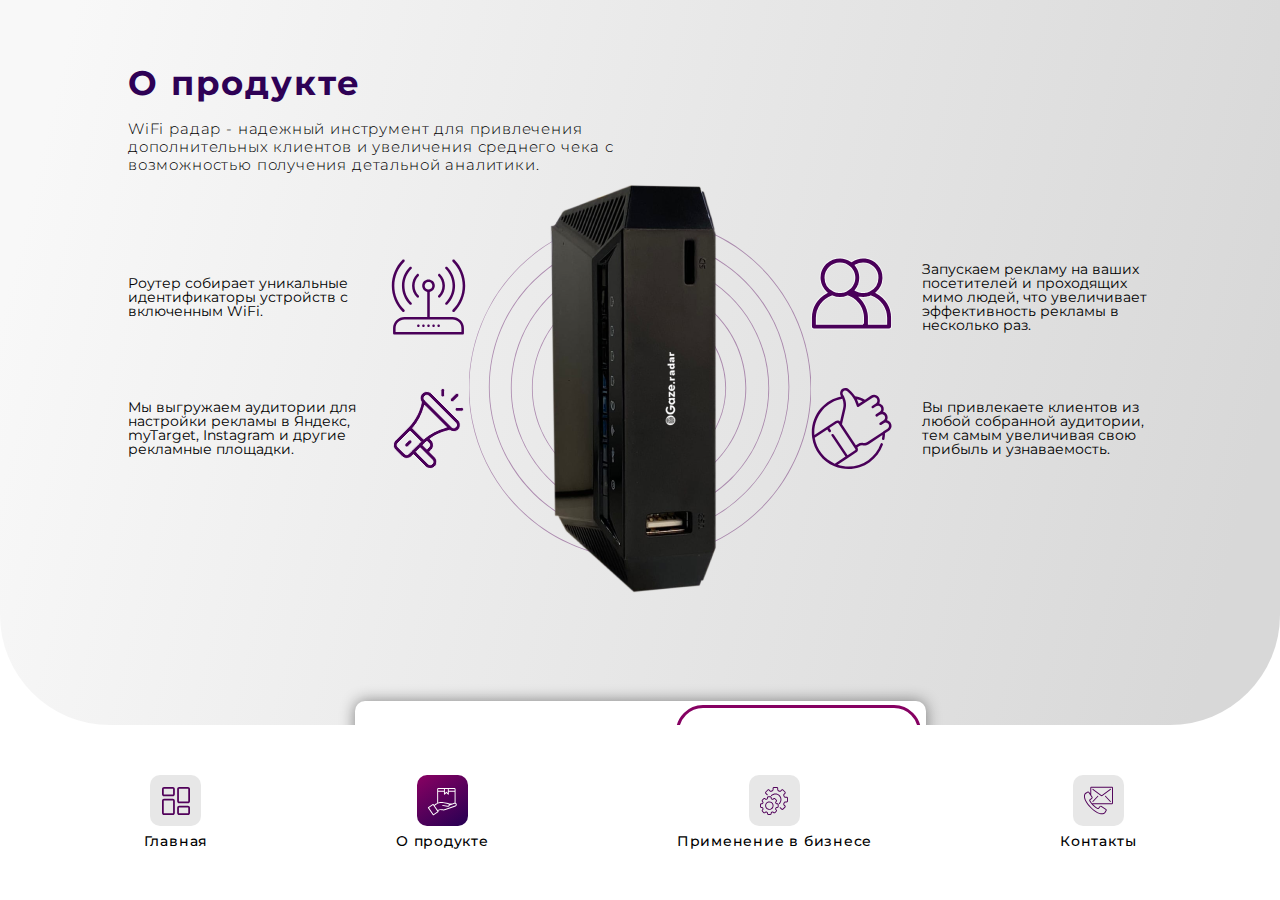
==== desktop-2.html @ cb56221c "desktop-2" ====
<!DOCTYPE html>

<html lang="ru">

<head>
	<!-- Tittle -->
	<title>Tittle</title>

	<!-- Кодировка -->
	<meta http-equiv="Content-type" content="text/html;charset=UTF-8">

	<!-- Настройки вьюпорта для адекватного адаптива -->
	<meta name="viewport" content="width=divice-width, initial-scale=1.0, maximum-scale=1.0, user-scalable=0">

	<!-- Подключение CSS файлов -->
	<link rel="stylesheet" href="css/desktop-2.css" />

</head>

<body>
	<!-- Внешняя оболочка -->
	<div class="wrapper">
		<section class="main">
			<div class="top">
				<div class="top__info">
					<h1 class="top__title title">О продукте</h1>
					<p class="top__subtitle text">WiFi радар - надежный инструмент для привлечения дополнительных клиентов и
						увеличения среднего чека с возможностью получения детальной аналитики.</p>
				</div>
				<div class="top__body">
					<div class="top__column">
						<div class="top__item item">
							<p class="item__text">Роутер собирает уникальные идентификаторы устройств с включенным WiFi.</p>
							<div class="item__img">
								<img src="images/system_img/desktop-2/01.svg" alt="">
							</div>
						</div>
						<div class="top__item item">
							<p class="item__text">Мы выгружаем аудитории для настройки рекламы в Яндекс, myTarget, Instagram и
								другие рекламные площадки.</p>
							<div class="item__img">
								<img src="images/system_img/desktop-2/02.svg" alt="">
							</div>
						</div>
					</div>
					<div class="top__column top__column--img">
						<div class="top__img">
							<img src="images/system_img/desktop-2/bg-comp.png" alt="">
						</div>
					</div>
					<div class="top__column">
						<div class="top__item item">

							<div class="item__img item__img--mr">
								<img src="images/system_img/desktop-2/03.svg" alt="">
							</div>
							<p class="item__text">Запускаем рекламу на ваших посетителей и проходящих мимо людей, что
								увеличивает эффективность рекламы в несколько раз.</p>
						</div>
						<div class="top__item item">

							<div class="item__img item__img--mr">
								<img src="images/system_img/desktop-2/04.svg" alt="">
							</div>
							<p class="item__text">Вы привлекаете клиентов из любой собранной аудитории, тем самым увеличивая
								свою прибыль и узнаваемость.</p>
						</div>
					</div>
				</div>
				<form class="top__form">
					<input type="tel" class="top__input" placeholder="Введите номер телефона">
					<button type="submit" class="top__btn btn">Узнать больше</button>
				</form>
			</div>

			<div class="bottom">
				<nav class="nav">
					<a href="#" class="nav__item item-nav">
						<div class="item-nav__img">
							<svg width="28" height="28" viewBox="0 0 28 28" fill="#51015A" xmlns="http://www.w3.org/2000/svg">
								<g clip-path="url(#clip0)">
									<path
										d="M10.7916 9.3334H2.0416C0.915802 9.3334 0 8.4176 0 7.2916V2.0416C0 0.915802 0.915802 0 2.0416 0H10.7916C11.9176 0 12.8334 0.915802 12.8334 2.0416V7.2916C12.8334 8.4176 11.9176 9.3334 10.7916 9.3334ZM2.0416 1.75C1.88074 1.75 1.75 1.88074 1.75 2.0416V7.2916C1.75 7.45267 1.88074 7.5834 2.0416 7.5834H10.7916C10.9527 7.5834 11.0834 7.45267 11.0834 7.2916V2.0416C11.0834 1.88074 10.9527 1.75 10.7916 1.75H2.0416Z"
										fill="white" />
									<path
										d="M10.7916 28H2.0416C0.915802 28 0 27.0842 0 25.9584V13.7084C0 12.5824 0.915802 11.6666 2.0416 11.6666H10.7916C11.9176 11.6666 12.8334 12.5824 12.8334 13.7084V25.9584C12.8334 27.0842 11.9176 28 10.7916 28ZM2.0416 13.4166C1.88074 13.4166 1.75 13.5473 1.75 13.7084V25.9584C1.75 26.1193 1.88074 26.25 2.0416 26.25H10.7916C10.9527 26.25 11.0834 26.1193 11.0834 25.9584V13.7084C11.0834 13.5473 10.9527 13.4166 10.7916 13.4166H2.0416Z"
										fill="white" />
									<path
										d="M25.9584 28H17.2084C16.0824 28 15.1666 27.0842 15.1666 25.9584V20.7084C15.1666 19.5824 16.0824 18.6666 17.2084 18.6666H25.9584C27.0842 18.6666 28 19.5824 28 20.7084V25.9584C28 27.0842 27.0842 28 25.9584 28ZM17.2084 20.4166C17.0473 20.4166 16.9166 20.5473 16.9166 20.7084V25.9584C16.9166 26.1193 17.0473 26.25 17.2084 26.25H25.9584C26.1193 26.25 26.25 26.1193 26.25 25.9584V20.7084C26.25 20.5473 26.1193 20.4166 25.9584 20.4166H17.2084Z"
										fill="white" />
									<path
										d="M25.9584 16.3334H17.2084C16.0824 16.3334 15.1666 15.4176 15.1666 14.2916V2.0416C15.1666 0.915802 16.0824 0 17.2084 0H25.9584C27.0842 0 28 0.915802 28 2.0416V14.2916C28 15.4176 27.0842 16.3334 25.9584 16.3334ZM17.2084 1.75C17.0473 1.75 16.9166 1.88074 16.9166 2.0416V14.2916C16.9166 14.4527 17.0473 14.5834 17.2084 14.5834H25.9584C26.1193 14.5834 26.25 14.4527 26.25 14.2916V2.0416C26.25 1.88074 26.1193 1.75 25.9584 1.75H17.2084Z"
										fill="white" />
								</g>
								<defs>
									<clipPath id="clip0">
										<rect width="28" height="28" fill="white" />
									</clipPath>
								</defs>
							</svg>
						</div>
						<p class="item-nav__text">Главная</p>
					</a>
					<a href="#" class="nav__item item-nav _active">
						<div class="item-nav__img">
							<svg width="31" height="31" viewBox="0 0 31 31" fill="#51015A" xmlns="http://www.w3.org/2000/svg">
								<path
									d="M29.6341 18.9391C29.5434 18.6917 29.403 18.4656 29.2213 18.2748C29.0397 18.084 28.8207 17.9325 28.5781 17.8298V4.35937C28.577 3.97434 28.4235 3.6054 28.1512 3.33313C27.879 3.06087 27.51 2.9074 27.125 2.90625H11.625C11.24 2.9074 10.871 3.06087 10.5988 3.33313C10.3265 3.6054 10.173 3.97434 10.1719 4.35937V17.9364C9.62231 18.1862 9.09695 18.4862 8.6025 18.8325L7.08156 19.8981L6.52453 19.1037C6.45062 18.9993 6.33862 18.928 6.21268 18.9054C6.08673 18.8827 5.95692 18.9105 5.85125 18.9827L1.08984 22.3152C0.985044 22.3899 0.91369 22.5028 0.891058 22.6295C0.868425 22.7563 0.896312 22.8868 0.968748 22.9933L5.97234 30.133C6.04568 30.2382 6.15774 30.31 6.28395 30.3327C6.41016 30.3554 6.54023 30.3271 6.64562 30.2541L11.407 26.9216C11.5116 26.8466 11.5828 26.7338 11.6054 26.6071C11.6281 26.4804 11.6003 26.35 11.5281 26.2434L11.252 25.8511C12.1867 25.2126 13.3349 24.9672 14.4489 25.1681L15.3111 25.3134C16.4003 25.5069 17.5214 25.41 18.5613 25.0325L28.4764 21.4239C28.7156 21.3369 28.9354 21.2035 29.1231 21.0315C29.3107 20.8595 29.4627 20.6522 29.5702 20.4214C29.6777 20.1906 29.7387 19.9409 29.7496 19.6866C29.7606 19.4322 29.7213 19.1782 29.6341 18.9391ZM21.7969 3.875H27.125C27.2535 3.875 27.3767 3.92603 27.4675 4.01687C27.5583 4.10771 27.6094 4.23091 27.6094 4.35937V5.8125H21.7969V3.875ZM17.9219 3.875H20.8281V8.03578L19.7189 6.92172C19.6275 6.83097 19.5038 6.78005 19.375 6.78005C19.2462 6.78005 19.1225 6.83097 19.0311 6.92172L17.9219 8.03578V3.875ZM11.1406 4.35937C11.1406 4.23091 11.1917 4.10771 11.2825 4.01687C11.3733 3.92603 11.4965 3.875 11.625 3.875H16.9531V5.8125H11.1406V4.35937ZM11.1406 6.78125H16.9531V9.20312C16.9528 9.29894 16.9812 9.39266 17.0347 9.47212C17.0883 9.55158 17.1645 9.61312 17.2534 9.64875C17.3416 9.68584 17.4389 9.69598 17.5328 9.67787C17.6268 9.65977 17.7133 9.61424 17.7814 9.54703L19.375 7.94859L20.9686 9.54703C21.0602 9.63738 21.1838 9.68787 21.3125 9.6875C21.376 9.68917 21.4391 9.6759 21.4966 9.64875C21.5855 9.61312 21.6617 9.55158 21.7153 9.47212C21.7688 9.39266 21.7972 9.29894 21.7969 9.20312V6.78125H27.6094V17.6845C27.4542 17.6977 27.3012 17.7302 27.1541 17.7814L25.4394 18.4062H22.0342C21.7787 18.1881 21.4692 18.0425 21.1381 17.9848L16.2702 17.1275C14.6973 16.8493 13.0811 16.9456 11.5523 17.4084L11.4652 17.4375C11.3537 17.4666 11.2472 17.5102 11.1406 17.5489V6.78125ZM6.48578 29.1836L2.04406 22.8334L6.01109 20.0531L10.4528 26.4033L6.48578 29.1836ZM28.7719 19.7722C28.742 19.9397 28.6685 20.0964 28.5588 20.2265C28.4491 20.3566 28.3071 20.4555 28.147 20.5133L18.2319 24.1219C17.3516 24.4417 16.4026 24.5235 15.4806 24.3592L14.6136 24.2139C13.2474 23.9679 11.8393 24.2708 10.695 25.0567L7.63859 20.6877L9.15953 19.6269C9.94424 19.0726 10.8126 18.6475 11.7316 18.3675L11.8187 18.3433C13.2074 17.922 14.6753 17.8308 16.1055 18.0769L20.9686 18.9342C21.2229 18.9811 21.4488 19.1253 21.5983 19.3362C21.6831 19.4609 21.7378 19.6035 21.7581 19.7528C21.7829 19.8884 21.7746 20.028 21.7339 20.1597C21.6671 20.3914 21.5166 20.59 21.3117 20.7171C21.1068 20.8442 20.8619 20.8907 20.6247 20.8475L15.3886 19.9223L15.2239 20.8717L20.4552 21.7969C20.5683 21.8201 20.6836 21.8315 20.7991 21.8308C21.2161 21.8304 21.622 21.696 21.9569 21.4475C22.2917 21.1989 22.5379 20.8494 22.6591 20.4503L27.4834 18.692C27.725 18.6048 27.9912 18.617 28.2238 18.726C28.4563 18.835 28.636 19.0318 28.7234 19.2733C28.7854 19.4319 28.8022 19.6046 28.7719 19.7722Z"
									fill="#51015A" />
							</svg>
						</div>
						<p class="item-nav__text">О продукте</p>
					</a>
					<a href="#" class="nav__item item-nav">
						<div class="item-nav__img">
							<svg width="28" height="28" viewBox="0 0 28 28" fill="#51015A" xmlns="http://www.w3.org/2000/svg">
								<g clip-path="url(#clip0)">
									<path
										d="M17.2667 16.3333H16.7533C16.5603 16.3337 16.3875 16.2132 16.3212 16.0319C16.2643 15.8825 16.2031 15.7365 16.1373 15.5918C16.0556 15.4159 16.0929 15.2076 16.2307 15.071L16.5965 14.7047C17.1397 14.1568 17.1387 13.2731 16.5942 12.7265L15.2754 11.4077C14.7281 10.8635 13.8441 10.8635 13.2967 11.4077L12.9309 11.7731C12.794 11.9103 12.5861 11.9476 12.4101 11.8664C12.2654 11.8006 12.1193 11.7395 11.9695 11.6797C11.7872 11.6139 11.666 11.4405 11.6667 11.2467V10.7333C11.6667 9.96014 11.0399 9.33334 10.2667 9.33334H8.4C7.62679 9.33334 7 9.96014 7 10.7333V11.2467C7.00035 11.4398 6.87989 11.6125 6.69853 11.6788C6.5492 11.7357 6.40313 11.7969 6.25847 11.8627C6.08248 11.9441 5.87446 11.9068 5.73767 11.7693L5.37133 11.4035C4.82405 10.8597 3.94042 10.8597 3.39313 11.4035L2.07433 12.7265C1.5302 13.2738 1.5302 14.1578 2.07433 14.7051L2.43973 15.071C2.57752 15.2076 2.61485 15.4159 2.53307 15.5918C2.46727 15.7365 2.40613 15.8825 2.34873 16.0323C2.28194 16.2148 2.10758 16.3353 1.91333 16.3333H1.4C0.626792 16.3333 0 16.9601 0 17.7333V19.6C0 20.3732 0.626792 21 1.4 21H1.91333C2.10642 20.9997 2.27914 21.1201 2.34547 21.3015C2.4024 21.4508 2.46353 21.5969 2.52933 21.7415C2.61112 21.9175 2.57378 22.1258 2.436 22.2623L2.07013 22.6287C1.52635 23.176 1.52635 24.0596 2.07013 24.6069L3.38893 25.9257C3.93628 26.4698 4.82026 26.4698 5.3676 25.9257L5.73347 25.5603C5.87032 25.423 6.07828 25.3857 6.25427 25.4669C6.39893 25.5327 6.545 25.5939 6.6948 25.6536C6.87803 25.7187 7.00035 25.8923 7 26.0867V26.6C7 27.3732 7.62679 28 8.4 28H10.2667C11.0399 28 11.6667 27.3732 11.6667 26.6V26.0867C11.6663 25.8936 11.7868 25.7209 11.9681 25.6545C12.1175 25.5976 12.2635 25.5365 12.4082 25.4707C12.5842 25.3893 12.7922 25.4266 12.929 25.564L13.2953 25.9299C13.8434 26.4728 14.7268 26.4717 15.2735 25.9275L16.5923 24.6087C17.1365 24.0614 17.1365 23.1774 16.5923 22.6301L16.2269 22.2642C16.0892 22.1277 16.0518 21.9193 16.1336 21.7434C16.1994 21.5987 16.2605 21.4527 16.3203 21.3029C16.3861 21.1206 16.5595 20.9993 16.7533 21H17.2667C18.0399 21 18.6667 20.3732 18.6667 19.6V17.7333C18.6667 16.9601 18.0399 16.3333 17.2667 16.3333ZM17.7333 19.6C17.7333 19.8577 17.5244 20.0667 17.2667 20.0667H16.7533C16.1732 20.0688 15.654 20.4274 15.4467 20.9692C15.3972 21.0999 15.3437 21.2285 15.2861 21.3551C15.0462 21.8848 15.1575 22.5076 15.5661 22.9213L15.9311 23.2867C16.1134 23.4688 16.1136 23.7643 15.9314 23.9467C15.9313 23.9468 15.9312 23.9469 15.9311 23.947L14.6123 25.2658C14.43 25.448 14.1346 25.448 13.9524 25.2658L13.5865 24.9004C13.173 24.4914 12.55 24.3801 12.0204 24.6204C11.8939 24.6778 11.7651 24.7315 11.6354 24.7809C11.094 24.9883 10.7357 25.507 10.7333 26.0867V26.6C10.7333 26.8577 10.5244 27.0667 10.2667 27.0667H8.4C8.14228 27.0667 7.93333 26.8577 7.93333 26.6V26.0867C7.93118 25.5065 7.5726 24.9874 7.0308 24.78C6.90013 24.7305 6.77151 24.6771 6.64487 24.6195C6.1152 24.3797 5.49249 24.491 5.07873 24.8995L4.71333 25.2644C4.53122 25.4468 4.2357 25.4469 4.05335 25.2648C4.05323 25.2646 4.05312 25.2645 4.053 25.2644L2.7342 23.947C2.55203 23.7648 2.55203 23.4694 2.7342 23.2871L3.0996 22.9213C3.50823 22.5076 3.61953 21.8848 3.3796 21.3551C3.3222 21.2287 3.26853 21.0999 3.21907 20.9701C3.01222 20.4282 2.4934 20.0692 1.91333 20.0667H1.4C1.14228 20.0667 0.933333 19.8577 0.933333 19.6V17.7333C0.933333 17.4756 1.14228 17.2667 1.4 17.2667H1.91333C2.49346 17.2645 3.01263 16.9059 3.22 16.3641C3.26947 16.2335 3.32296 16.1049 3.38053 15.9782C3.62046 15.4485 3.5091 14.8258 3.10053 14.4121L2.73373 14.0467C2.55138 13.8646 2.55121 13.569 2.73338 13.3867C2.7335 13.3866 2.73362 13.3865 2.73373 13.3863L4.05253 12.0675C4.23477 11.8854 4.53017 11.8854 4.7124 12.0675L5.07827 12.4329C5.49179 12.8419 6.11479 12.9533 6.6444 12.7129C6.77087 12.6555 6.89967 12.6019 7.0294 12.5524C7.57155 12.3457 7.93071 11.8269 7.93333 11.2467V10.7333C7.93333 10.4756 8.14228 10.2667 8.4 10.2667H10.2667C10.5244 10.2667 10.7333 10.4756 10.7333 10.7333V11.2467C10.7355 11.8268 11.0941 12.346 11.6359 12.5533C11.7665 12.6028 11.8952 12.6563 12.0218 12.7139C12.5514 12.9542 13.1744 12.8429 13.5879 12.4339L13.9533 12.0689C14.1363 11.888 14.4307 11.888 14.6137 12.0689L15.9325 13.3877C16.1146 13.57 16.1146 13.8654 15.9325 14.0476L15.5671 14.4135C15.1585 14.8272 15.0471 15.4499 15.2871 15.9796C15.3445 16.1061 15.3981 16.2349 15.4476 16.3646C15.6549 16.906 16.1736 17.2643 16.7533 17.2667H17.2667C17.5244 17.2667 17.7333 17.4756 17.7333 17.7333V19.6Z"
										fill="#51015A" />
									<path
										d="M13.524 18.48C13.5193 18.368 13.5114 18.2564 13.4979 18.1454C13.4829 18.0259 13.4652 17.9074 13.4405 17.7912C13.4241 17.7151 13.4027 17.64 13.3821 17.5644C13.356 17.4682 13.3266 17.3735 13.2939 17.2802C13.2711 17.2153 13.2473 17.1509 13.223 17.087C13.1629 16.9375 13.0942 16.7916 13.0172 16.6502C13.0111 16.6394 13.0074 16.6278 13.0013 16.617C12.8799 16.401 12.7394 16.1962 12.5813 16.0052C12.5678 15.9884 12.5524 15.9726 12.5384 15.9562C12.474 15.8802 12.4077 15.8064 12.3382 15.736C12.3018 15.6982 12.2635 15.6627 12.2253 15.6263C12.1786 15.5829 12.1319 15.54 12.0853 15.4989C12.0286 15.4497 11.9709 15.4021 11.9121 15.3561L11.8356 15.2992C11.1135 14.7583 10.2355 14.4662 9.33334 14.4666C9.28667 14.4666 9.24001 14.4736 9.19334 14.4755C9.09394 14.4783 8.99407 14.4839 8.89374 14.4942C8.84101 14.4998 8.78781 14.5058 8.73507 14.5133C8.58294 14.5333 8.43197 14.5616 8.28287 14.5978C6.03582 15.1784 4.68493 17.4708 5.26558 19.7179C5.64825 21.1986 6.80512 22.3545 8.28614 22.736C8.29361 22.736 8.30154 22.7383 8.30947 22.7402C8.47065 22.7804 8.63392 22.8116 8.79854 22.8335C8.90727 22.847 9.01601 22.8498 9.12521 22.855C9.19801 22.8587 9.26521 22.8694 9.34127 22.8694C9.47427 22.8694 9.61241 22.8606 9.75334 22.8466C9.76827 22.8466 9.78321 22.8424 9.80001 22.8405C9.91341 22.8279 10.0282 22.8111 10.1453 22.7878C10.192 22.7789 10.2354 22.7672 10.2802 22.757C10.3623 22.7378 10.444 22.7178 10.528 22.693C10.5933 22.6734 10.6568 22.6506 10.7207 22.6282C10.7847 22.6058 10.8509 22.5815 10.9172 22.5563C10.9835 22.5311 11.039 22.5022 11.0992 22.4742C11.1776 22.4382 11.2555 22.4028 11.3325 22.3608H11.3353C11.7709 22.1276 12.1731 21.8371 12.5314 21.497C12.6282 21.4067 12.7124 21.3037 12.7815 21.1908C13.1458 20.6069 13.3851 19.9539 13.4843 19.2728C13.4974 19.1828 13.5091 19.0927 13.5161 19.0008C13.5226 18.9163 13.5273 18.8323 13.5291 18.7483C13.5291 18.7217 13.5329 18.6965 13.5329 18.6699C13.5333 18.6041 13.5268 18.5434 13.524 18.48ZM12.5939 18.7856C12.5939 18.8244 12.5907 18.8631 12.5883 18.9014C12.5799 19.0143 12.5655 19.1272 12.5463 19.2406C12.3719 20.2109 11.7695 21.0509 10.9065 21.5273C10.8486 21.5576 10.7917 21.5861 10.7347 21.6122L10.696 21.6309C10.4249 21.754 10.1387 21.8406 9.84481 21.8885C9.82427 21.8918 9.80327 21.8955 9.78227 21.8983C9.72394 21.9067 9.66654 21.9137 9.60961 21.9188C9.53447 21.9254 9.45887 21.9291 9.38187 21.9305C9.34921 21.9305 9.31701 21.9305 9.28434 21.9305C9.17392 21.9292 9.06367 21.9224 8.95394 21.91L8.89794 21.9034C8.76961 21.8866 8.64232 21.8627 8.51667 21.8316C6.76889 21.3842 5.71469 19.6047 6.16199 17.8569C6.45757 16.702 7.35882 15.7999 8.51341 15.5031V15.5026C8.78151 15.435 9.05684 15.4005 9.33334 15.4C9.46675 15.4007 9.60004 15.4098 9.73234 15.427C9.76781 15.4312 9.80281 15.4378 9.83781 15.4429C9.93861 15.4588 10.0385 15.4788 10.1369 15.504C10.1691 15.5124 10.2013 15.5199 10.2331 15.5288C10.4812 15.6004 10.7201 15.701 10.9447 15.8284C10.9807 15.8494 11.0157 15.8713 11.0511 15.8932C11.1249 15.9399 11.1963 15.9866 11.2667 16.0398C11.3045 16.0673 11.3428 16.0944 11.3792 16.1238C11.4708 16.1969 11.5585 16.2748 11.6419 16.3571C11.6751 16.3907 11.7054 16.4276 11.7376 16.4626C11.7913 16.5209 11.8435 16.5806 11.8935 16.6436C11.928 16.687 11.9611 16.7318 11.9938 16.7771C12.0405 16.8443 12.0871 16.9143 12.1291 16.9852C12.1525 17.024 12.1758 17.0618 12.1996 17.1014C12.2598 17.2122 12.3134 17.3264 12.3601 17.4435C12.3788 17.4902 12.3947 17.5368 12.4115 17.5835C12.4418 17.6694 12.4679 17.7562 12.4908 17.8439C12.5025 17.8906 12.5155 17.9321 12.5253 17.9774C12.5526 18.1035 12.5724 18.2311 12.5846 18.3596C12.5874 18.3936 12.5874 18.4282 12.5897 18.4622C12.5963 18.5696 12.5981 18.6774 12.5939 18.7856Z"
										fill="#51015A" />
									<path
										d="M26.6 9.8H25.1323C24.9366 9.80198 24.7616 9.67872 24.6974 9.49387C24.5527 9.06039 24.3776 8.63759 24.1733 8.22873C24.0867 8.05216 24.1228 7.83988 24.2629 7.70187L25.3036 6.6598C25.8498 6.11316 25.8498 5.22731 25.3036 4.68067L23.3193 2.69967C22.7727 2.15343 21.8868 2.15343 21.3402 2.69967L20.3 3.7394C20.1622 3.87952 19.9502 3.9158 19.7736 3.82947C19.3647 3.62419 18.9418 3.44814 18.508 3.3026C18.3224 3.23907 18.1983 3.06384 18.2 2.86767V1.4C18.2 0.626792 17.5732 0 16.8 0H14C13.2268 0 12.6 0.626792 12.6 1.4V2.86767C12.602 3.06337 12.4788 3.23843 12.2939 3.3026C11.8603 3.44808 11.4375 3.62402 11.0287 3.829C10.8522 3.91597 10.6398 3.87987 10.5019 3.7394L9.4598 2.69873C8.91252 2.15407 8.02795 2.15407 7.48067 2.69873L5.50013 4.67927C4.95361 5.22597 4.95361 6.11217 5.50013 6.65887L7.03033 8.19187C7.21543 8.37118 7.51088 8.36652 7.6902 8.18137C7.86514 8.00077 7.86555 7.714 7.69113 7.53293L6.16 6.0004C5.97783 5.81817 5.97783 5.52277 6.16 5.34053L8.14053 3.36C8.32277 3.17782 8.61817 3.17782 8.8004 3.36L9.84293 4.40067C10.2647 4.82498 10.9111 4.93103 11.4464 4.66387C11.8161 4.47878 12.1983 4.31987 12.5902 4.18833C13.1559 3.99682 13.5358 3.46494 13.5333 2.86767V1.4C13.5333 1.14228 13.7423 0.933333 14 0.933333H16.8C17.0577 0.933333 17.2667 1.14228 17.2667 1.4V2.86767C17.2643 3.46482 17.6441 3.99653 18.2098 4.18787C18.6019 4.31947 18.9843 4.47848 19.3541 4.66387C19.8895 4.92963 20.535 4.82347 20.9571 4.4002L21.9996 3.36C22.1818 3.17782 22.4772 3.17782 22.6595 3.36L24.64 5.341C24.8219 5.52317 24.8219 5.81822 24.64 6.0004L23.5993 7.04293C23.1754 7.46497 23.0694 8.11102 23.3361 8.6464C23.5212 9.01606 23.6801 9.39826 23.8117 9.7902C24.0031 10.356 24.535 10.7359 25.1323 10.7333H26.6C26.8577 10.7333 27.0667 10.9423 27.0667 11.2V14C27.0667 14.2577 26.8577 14.4667 26.6 14.4667H25.1323C24.5352 14.4643 24.0035 14.8441 23.8121 15.4098C23.6806 15.8019 23.5215 16.1843 23.3361 16.5541C23.0699 17.0894 23.1761 17.7351 23.5998 18.1571L24.6405 19.1996C24.8226 19.3818 24.8226 19.6772 24.6405 19.8595L22.659 21.84C22.4768 22.0219 22.1818 22.0219 21.9996 21.84L20.4661 20.3098C20.2868 20.1246 19.9914 20.12 19.8063 20.2993C19.6211 20.4786 19.6165 20.7741 19.7958 20.9592C19.7995 20.963 19.8034 20.9669 19.8072 20.9706L21.3402 22.5008C21.8868 23.047 22.7727 23.047 23.3193 22.5008L25.2999 20.5207C25.8464 19.974 25.8464 19.0878 25.2999 18.5411L24.2606 17.5C24.1206 17.3621 24.0844 17.1502 24.1705 16.9736C24.3758 16.5647 24.5519 16.1418 24.6974 15.708C24.7609 15.5224 24.9362 15.3982 25.1323 15.4H26.6C27.3732 15.4 28 14.7732 28 14V11.2C28 10.4268 27.3732 9.8 26.6 9.8Z"
										fill="#51015A" />
									<path
										d="M19.6896 8.31039C17.3191 5.9448 13.481 5.9448 11.1104 8.31039C10.9314 8.49577 10.9365 8.79123 11.1219 8.97025C11.3027 9.1449 11.5894 9.1449 11.7703 8.97025C13.7615 6.95215 17.0116 6.9304 19.0297 8.9216C21.0478 10.9128 21.0696 14.163 19.0784 16.1811C19.0623 16.1974 19.0461 16.2136 19.0297 16.2297C18.8444 16.4088 18.8392 16.7042 19.0183 16.8896C19.1974 17.075 19.4928 17.0801 19.6782 16.901C19.682 16.8973 19.6859 16.8934 19.6896 16.8896C22.0552 14.519 22.0552 10.6809 19.6896 8.31039Z"
										fill="#51015A" />
								</g>
								<defs>
									<clipPath id="clip0">
										<rect width="28" height="28" fill="white" />
									</clipPath>
								</defs>
							</svg>
						</div>
						<p class="item-nav__text">Применение в бизнесе</p>
					</a>
					<a href="#" class="nav__item item-nav">
						<div class="item-nav__img">
							<svg width="29" height="29" viewBox="0 0 29 29" fill="#51015A" xmlns="http://www.w3.org/2000/svg">
								<path
									d="M27.7672 0.725922H7.51058C6.83004 0.726715 6.27857 1.27819 6.27778 1.95873V7.546L5.35147 6.15654C4.92747 5.51697 4.07476 5.32508 3.41768 5.72144L1.51194 6.86722C0.887832 7.23344 0.430006 7.82729 0.234661 8.52403C-0.460547 11.0554 0.0552935 15.4166 6.45669 21.819C11.5474 26.9044 15.343 28.274 17.9589 28.274C18.5646 28.2768 19.1679 28.1981 19.7526 28.0401C20.449 27.8447 21.0429 27.3875 21.4098 26.7642L22.5541 24.8565C22.9489 24.1999 22.7572 23.349 22.119 22.9251L17.5557 19.8832C16.9297 19.4692 16.0907 19.6053 15.6277 20.196L14.2992 21.904C14.1603 22.0868 13.9084 22.14 13.7074 22.0292L13.4545 21.89C12.6225 21.4365 11.587 20.8718 9.49559 18.7804C9.26931 18.5541 9.06433 18.3424 8.87193 18.1398H27.7672C28.446 18.1403 28.9973 17.5916 29 16.9128V1.95873C28.9992 1.27819 28.4477 0.726715 27.7672 0.725922ZM12.9919 22.739L13.2375 22.8739C13.8549 23.2191 14.632 23.0589 15.0625 22.4978L16.3911 20.7897C16.5421 20.5973 16.8154 20.553 17.0195 20.6877L21.5828 23.7296C21.7901 23.8678 21.8525 24.1444 21.7245 24.3581L20.5802 26.2658C20.3412 26.6756 19.9529 26.977 19.4968 27.107C17.2115 27.7355 13.2119 27.2037 7.14165 21.133C1.07139 15.0623 0.541616 11.0631 1.16861 8.77976C1.29852 8.32364 1.59975 7.93544 2.00931 7.69636L3.91704 6.55154C4.1308 6.42384 4.40721 6.4861 4.54551 6.69318L7.58882 11.2565C7.72377 11.4605 7.67941 11.7341 7.48678 11.8849L5.77825 13.2139C5.2172 13.6444 5.05698 14.4213 5.40212 15.0385L5.53747 15.2841C6.02091 16.1708 6.62184 17.274 8.81239 19.464C11.003 21.6541 12.1058 22.2555 12.9919 22.739ZM28.0331 16.9129C28.0315 17.0583 27.9126 17.175 27.7672 17.1739H7.99979C7.37189 16.4559 6.83044 15.6667 6.3865 14.8224L6.24724 14.5686C6.1362 14.3681 6.18934 14.1164 6.37199 13.9778L8.08053 12.6488C8.67143 12.186 8.80757 11.3468 8.39331 10.7208L7.24464 8.99681V1.95873C7.24385 1.88796 7.27161 1.81986 7.32164 1.76984C7.37166 1.71981 7.43976 1.69205 7.51052 1.69285H27.7672C27.838 1.69205 27.9061 1.71981 27.9561 1.76984C28.0061 1.81986 28.0339 1.88796 28.0331 1.95873V16.9129H28.0331Z"
									fill="#51015A" />
								<path
									d="M26.1022 2.96434L18.0222 9.0921C17.7936 9.25821 17.4841 9.25821 17.2555 9.0921L9.17849 2.96434C8.9657 2.80293 8.66231 2.84463 8.50096 3.05742C8.33955 3.27022 8.38125 3.5736 8.59405 3.73496L16.672 9.86221C17.2467 10.2868 18.0311 10.2868 18.6058 9.86221L26.6862 3.73496C26.7885 3.65745 26.8557 3.54244 26.8731 3.41531C26.8905 3.28818 26.8567 3.15935 26.779 3.0572C26.6177 2.8448 26.3148 2.80327 26.1022 2.96434Z"
									fill="#51015A" />
								<path
									d="M13.513 9.90284L8.56058 15.2063C8.3785 15.4016 8.3892 15.7076 8.58449 15.8897C8.77978 16.0718 9.08577 16.0611 9.26786 15.8658L14.2204 10.5599C14.384 10.3625 14.365 10.0717 14.1772 9.89717C13.9893 9.72262 13.6979 9.72511 13.513 9.90284Z"
									fill="#51015A" />
								<path
									d="M21.7966 9.90281C21.6145 9.70752 21.3086 9.69676 21.1133 9.87891C20.918 10.061 20.9072 10.3669 21.0894 10.5623L26.0404 15.8658C26.2225 16.0611 26.5284 16.0718 26.7238 15.8897C26.9191 15.7076 26.9298 15.4016 26.7477 15.2063L21.7966 9.90281Z"
									fill="#51015A" />
							</svg>
							</svg>
						</div>
						<p class="item-nav__text">Контакты</p>
					</a>
				</nav>
			</div>




		</section>
	</div>
</body>

</html>
---- css/desktop-2.css ----
@import url("https://fonts.googleapis.com/css2?family=Montserrat:wght@400;600;700;900&display=swap");
* {
  padding: 0;
  margin: 0;
  border: 0;
}

*, *:before, *:after {
  -webkit-box-sizing: border-box;
  box-sizing: border-box;
}

:focus, :active {
  outline: none;
}

a:focus, a:active {
  outline: none;
}

nav, footer, header, aside {
  display: block;
}

html, body {
  height: 100%;
  width: 100%;
  font-size: 100%;
  line-height: 1;
  font-size: 14px;
  -ms-text-size-adjust: 100%;
  -moz-text-size-adjust: 100%;
  -webkit-text-size-adjust: 100%;
}

input, button, textarea {
  font-family: inherit;
}

input::-ms-clear {
  display: none;
}

button {
  cursor: pointer;
}

button::-moz-focus-inner {
  padding: 0;
  border: 0;
}

a, a:visited {
  text-decoration: none;
}

a:hover {
  text-decoration: none;
}

ul li {
  list-style: none;
}

img {
  vertical-align: top;
}

h1, h2, h3, h4, h5, h6 {
  font-size: inherit;
  font-weight: inherit;
}

body {
  font-family: "Montserrat", sans-serif;
}

.wrapper {
  max-width: 100vw;
  overflow: hidden;
}

input[placeholder] {
  -o-text-overflow: ellipsis;
     text-overflow: ellipsis;
}

input::-moz-placeholder {
  text-overflow: ellipsis;
}

input:-moz-placeholder {
  text-overflow: ellipsis;
}

input:-ms-input-placeholder {
  text-overflow: ellipsis;
}

svg path {
  fill: inherit;
  stroke: inherit;
}

svg rect {
  fill: inherit;
  stroke: inherit;
}

.title {
  font-size: 34px;
  line-height: 41px;
  letter-spacing: 0.055em;
  font-weight: bold;
  color: #2e0155;
}

.text {
  font-weight: 300;
  font-size: 15px;
  line-height: 18px;
  letter-spacing: 0.055em;
  color: #000;
}

.btn {
  font-weight: 500;
  font-size: 15px;
  line-height: 18px;
  color: #ffffff;
  padding: 15px 60px;
  border: 3px solid #ffffff;
  border-radius: 10px;
  display: inline-block;
  -webkit-transition: 0.3s;
  -o-transition: 0.3s;
  transition: 0.3s;
}

@media (max-width: 360px) {
  .btn {
    padding: 15px 30px;
  }
}

.btn:hover {
  background: #ffffff;
  -webkit-box-shadow: 0px 0px 15px rgba(255, 255, 255, 0.4);
          box-shadow: 0px 0px 15px rgba(255, 255, 255, 0.4);
  color: #200153;
}

.bottom {
  display: -webkit-box;
  display: -ms-flexbox;
  display: flex;
  -webkit-box-pack: center;
      -ms-flex-pack: center;
          justify-content: center;
  -webkit-box-align: center;
      -ms-flex-align: center;
          align-items: center;
  padding: 50px 10px;
}

.nav {
  display: -webkit-box;
  display: -ms-flexbox;
  display: flex;
}

@media (max-width: 768px) {
  .nav {
    -ms-flex-wrap: wrap;
        flex-wrap: wrap;
    -webkit-box-pack: justify;
        -ms-flex-pack: justify;
            justify-content: space-between;
  }
}

.item-nav {
  margin: 0 94px;
  display: -webkit-box;
  display: -ms-flexbox;
  display: flex;
  -webkit-box-orient: vertical;
  -webkit-box-direction: normal;
      -ms-flex-direction: column;
          flex-direction: column;
  -webkit-box-align: center;
      -ms-flex-align: center;
          align-items: center;
}

@media (max-width: 991px) {
  .item-nav {
    margin: 0 40px;
  }
}

@media (max-width: 768px) {
  .item-nav {
    margin: 0 0 25px 0;
    -webkit-box-flex: 0;
        -ms-flex: 0 1 50%;
            flex: 0 1 50%;
  }
  .item-nav:nth-child(3) {
    margin: 0;
  }
  .item-nav:nth-child(4) {
    margin: 0;
  }
}

.item-nav__img {
  background: #e7e7e7;
  border-radius: 10px;
  display: -webkit-box;
  display: -ms-flexbox;
  display: flex;
  -webkit-box-align: center;
      -ms-flex-align: center;
          align-items: center;
  -webkit-box-pack: center;
      -ms-flex-pack: center;
          justify-content: center;
  width: 51px;
  height: 51px;
}

.item-nav__img svg {
  max-width: 100%;
}

.item-nav__text {
  margin: 7px 0 0 0;
  font-weight: 500;
  font-size: 14px;
  line-height: 17px;
  text-align: center;
  letter-spacing: 0.055em;
  color: #000;
}

.item-nav._active .item-nav__img {
  background: -webkit-linear-gradient(303.07deg, #860162 3.4%, #190051 112.47%);
  background: -o-linear-gradient(303.07deg, #860162 3.4%, #190051 112.47%);
  background: linear-gradient(146.93deg, #860162 3.4%, #190051 112.47%);
}

.item-nav._active .item-nav__img svg {
  fill: #fff;
}

.main {
  height: 100vh;
  display: -webkit-box;
  display: -ms-flexbox;
  display: flex;
  -webkit-box-orient: vertical;
  -webkit-box-direction: normal;
      -ms-flex-direction: column;
          flex-direction: column;
  background-color: #fff;
}

@media (max-width: 768px) {
  .main {
    min-height: 100vh;
    height: auto;
  }
}

.top {
  background: -webkit-linear-gradient(346.53deg, #f8f8f8 5.24%, #d8d8d8 93.89%);
  background: -o-linear-gradient(346.53deg, #f8f8f8 5.24%, #d8d8d8 93.89%);
  background: linear-gradient(103.47deg, #f8f8f8 5.24%, #d8d8d8 93.89%);
  border-bottom-left-radius: 110px;
  border-bottom-right-radius: 110px;
  overflow-y: auto;
  padding: 7vh 10vw 5vh 10vw;
}

.top__info {
  width: 50%;
}

@media (max-width: 768px) {
  .top__info {
    width: 100%;
    margin: 0 0 50px 0;
  }
}

.top__subtitle {
  margin: 16px 0 0 0;
}

.top__body {
  display: -webkit-box;
  display: -ms-flexbox;
  display: flex;
}

@media (max-width: 768px) {
  .top__body {
    -webkit-box-orient: vertical;
    -webkit-box-direction: normal;
        -ms-flex-direction: column;
            flex-direction: column;
  }
}

.top__column {
  -webkit-box-flex: 0;
      -ms-flex: 0 1 33.333%;
          flex: 0 1 33.333%;
  display: -webkit-box;
  display: -ms-flexbox;
  display: flex;
  -webkit-box-orient: vertical;
  -webkit-box-direction: normal;
      -ms-flex-direction: column;
          flex-direction: column;
  -webkit-box-pack: center;
      -ms-flex-pack: center;
          justify-content: center;
  -webkit-box-align: center;
      -ms-flex-align: center;
          align-items: center;
}

.top__column--img {
  background: url("../images/system_img/desktop-2/bg-circles.svg") center/contain no-repeat;
}

@media (max-width: 768px) {
  .top__column--img {
    margin: 0 0 50px 0;
  }
}

.top__item {
  display: -webkit-box;
  display: -ms-flexbox;
  display: flex;
  -webkit-box-align: center;
      -ms-flex-align: center;
          align-items: center;
  margin: 0 0 50px 0;
}

.top__img img {
  max-width: 100%;
}

.top__form {
  position: relative;
  width: 571px;
  margin: 100px auto 0 auto;
}

@media (max-width: 768px) {
  .top__form {
    width: 90%;
    text-align: right;
  }
}

.top__input {
  width: 100%;
  height: 60px;
  padding: 0 240px 0 19px;
  font-weight: 500;
  font-size: 14px;
  line-height: 17px;
  letter-spacing: 0.055em;
  background: #ffffff;
  -webkit-box-shadow: 0px 0px 15px rgba(0, 0, 0, 0.45);
          box-shadow: 0px 0px 15px rgba(0, 0, 0, 0.45);
  border-radius: 10px;
}

@media (max-width: 768px) {
  .top__input {
    padding: 0 19px;
  }
}

.top__input::-webkit-input-placeholder {
  font-weight: 500;
  font-size: 14px;
  line-height: 17px;
  letter-spacing: 0.055em;
  opacity: 0.5;
}

.top__input:-ms-input-placeholder {
  font-weight: 500;
  font-size: 14px;
  line-height: 17px;
  letter-spacing: 0.055em;
  opacity: 0.5;
}

.top__input::-ms-input-placeholder {
  font-weight: 500;
  font-size: 14px;
  line-height: 17px;
  letter-spacing: 0.055em;
  opacity: 0.5;
}

.top__input::placeholder {
  font-weight: 500;
  font-size: 14px;
  line-height: 17px;
  letter-spacing: 0.055em;
  opacity: 0.5;
}

.top__btn {
  position: absolute;
  right: 5px;
  top: 4px;
  color: #200153;
  border: 3px solid #860162;
  border-radius: 50px;
  background-color: #fff;
}

.top__btn:hover {
  background: -webkit-linear-gradient(357.13deg, #860162 7.22%, #190051 95%);
  background: -o-linear-gradient(357.13deg, #860162 7.22%, #190051 95%);
  background: linear-gradient(92.87deg, #860162 7.22%, #190051 95%);
  border-color: #fff;
  color: #fff;
}

@media (max-width: 768px) {
  .top__btn {
    position: static;
    margin: 25px 0 0 0;
  }
}

.item__img {
  margin: 0 0 0 30px;
  -webkit-box-flex: 0;
      -ms-flex: 0 0 81px;
          flex: 0 0 81px;
  width: 81px;
  height: 81px;
}

.item__img--mr {
  margin: 0 30px 0 0;
}

.item__img img {
  max-width: 100%;
}
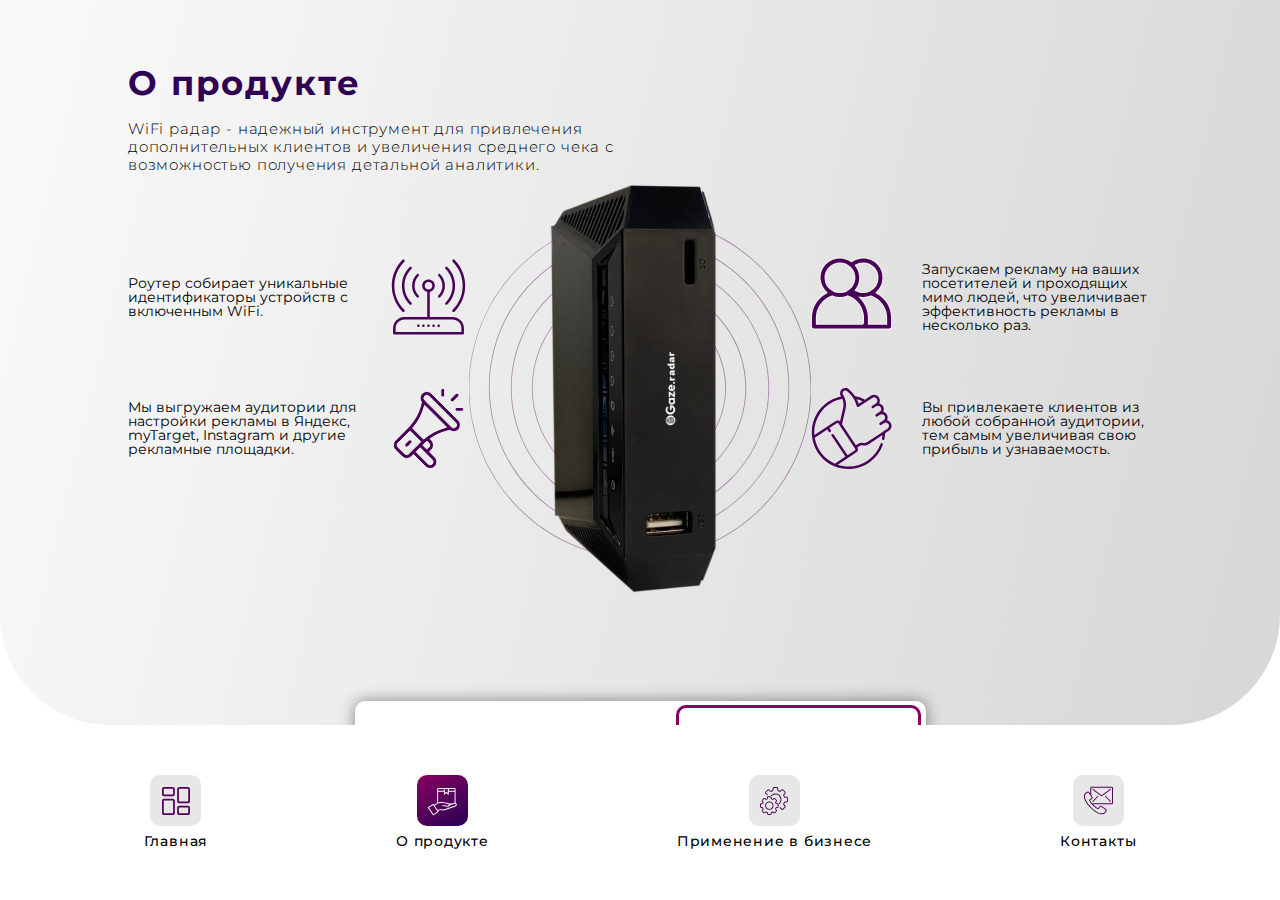
==== commit 9b5cb272: "links" ====
--- a/desktop-2.html
+++ b/desktop-2.html
@@ -75,7 +75,7 @@
 
 			<div class="bottom">
 				<nav class="nav">
-					<a href="#" class="nav__item item-nav">
+					<a href="index.html" class="nav__item item-nav">
 						<div class="item-nav__img">
 							<svg width="28" height="28" viewBox="0 0 28 28" fill="#51015A" xmlns="http://www.w3.org/2000/svg">
 								<g clip-path="url(#clip0)">
@@ -101,7 +101,7 @@
 						</div>
 						<p class="item-nav__text">Главная</p>
 					</a>
-					<a href="#" class="nav__item item-nav _active">
+					<a href="desktop-2.html" class="nav__item item-nav _active">
 						<div class="item-nav__img">
 							<svg width="31" height="31" viewBox="0 0 31 31" fill="#51015A" xmlns="http://www.w3.org/2000/svg">
 								<path
@@ -111,7 +111,7 @@
 						</div>
 						<p class="item-nav__text">О продукте</p>
 					</a>
-					<a href="#" class="nav__item item-nav">
+					<a href="desktop-6.html" class="nav__item item-nav">
 						<div class="item-nav__img">
 							<svg width="28" height="28" viewBox="0 0 28 28" fill="#51015A" xmlns="http://www.w3.org/2000/svg">
 								<g clip-path="url(#clip0)">
@@ -137,7 +137,7 @@
 						</div>
 						<p class="item-nav__text">Применение в бизнесе</p>
 					</a>
-					<a href="#" class="nav__item item-nav">
+					<a href="desktop-5.html" class="nav__item item-nav">
 						<div class="item-nav__img">
 							<svg width="29" height="29" viewBox="0 0 29 29" fill="#51015A" xmlns="http://www.w3.org/2000/svg">
 								<path
--- a/css/desktop-2.css
+++ b/css/desktop-2.css
@@ -234,6 +234,15 @@
   max-width: 100%;
 }
 
+.item-nav__img:hover svg {
+  -webkit-animation-name: nav-an;
+          animation-name: nav-an;
+  -webkit-animation-duration: 0.8s;
+          animation-duration: 0.8s;
+  -webkit-animation-timing-function: linear;
+          animation-timing-function: linear;
+}
+
 .item-nav__text {
   margin: 7px 0 0 0;
   font-weight: 500;
@@ -252,6 +261,30 @@
 
 .item-nav._active .item-nav__img svg {
   fill: #fff;
+}
+
+@-webkit-keyframes nav-an {
+  0% {
+    opacity: 1;
+  }
+  50% {
+    opacity: 0;
+  }
+  100% {
+    opacity: 1;
+  }
+}
+
+@keyframes nav-an {
+  0% {
+    opacity: 1;
+  }
+  50% {
+    opacity: 0;
+  }
+  100% {
+    opacity: 1;
+  }
 }
 
 .main {
@@ -279,6 +312,9 @@
   background: linear-gradient(103.47deg, #f8f8f8 5.24%, #d8d8d8 93.89%);
   border-bottom-left-radius: 110px;
   border-bottom-right-radius: 110px;
+  -webkit-box-flex: 1;
+      -ms-flex: 1 1 auto;
+          flex: 1 1 auto;
   overflow-y: auto;
   padding: 7vh 10vw 5vh 10vw;
 }
@@ -427,7 +463,7 @@
   top: 4px;
   color: #200153;
   border: 3px solid #860162;
-  border-radius: 50px;
+  border-radius: 10px;
   background-color: #fff;
 }
 
